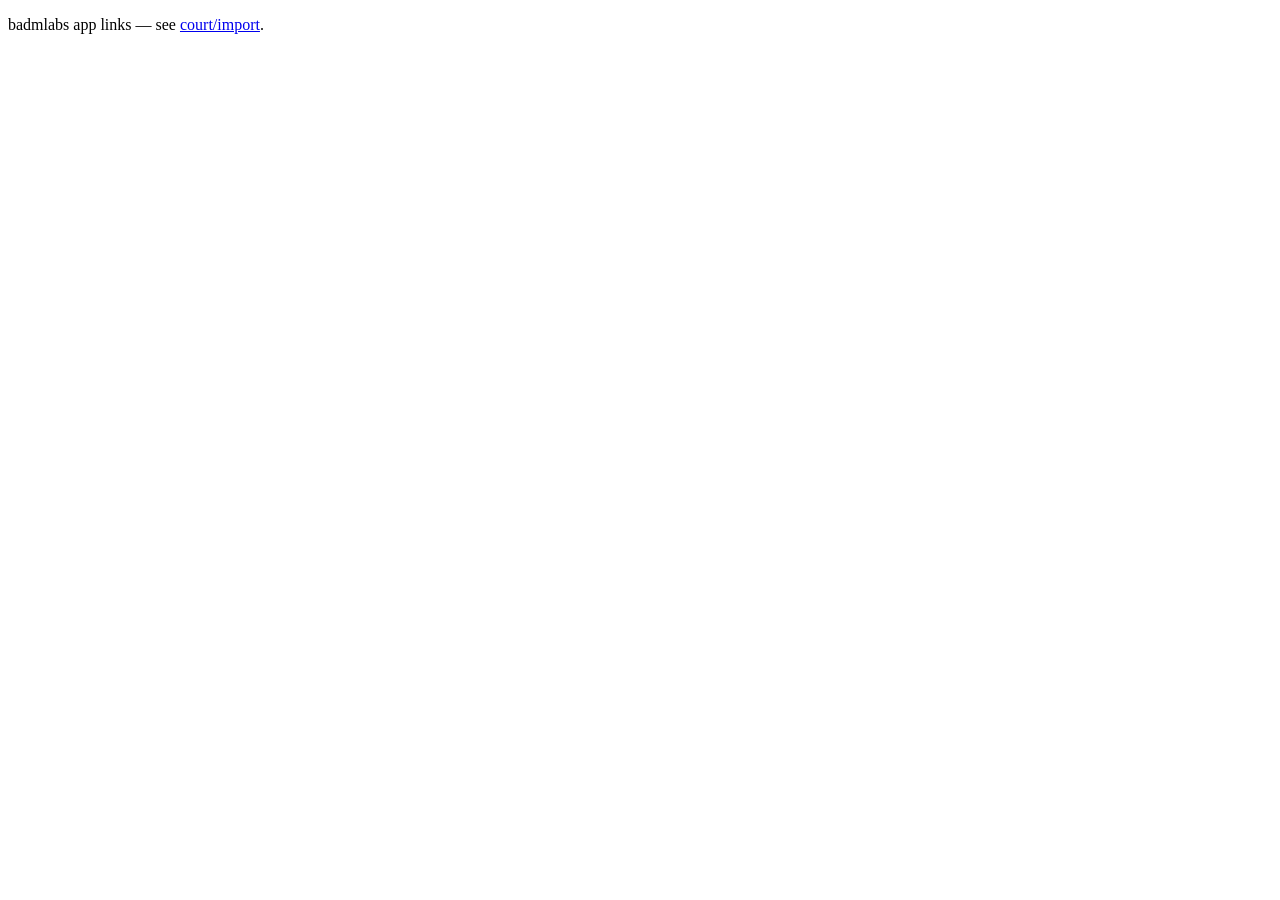
==== index.html @ 8bffab4d "chore: add root index and retry Pages deploy" ====
<!DOCTYPE html>
<html lang="en">
<head>
  <meta charset="utf-8" />
  <meta name="viewport" content="width=device-width, initial-scale=1" />
  <title>badmlabs</title>
</head>
<body>
  <p>badmlabs app links — see <a href="/court/import">court/import</a>.</p>
</body>
</html>
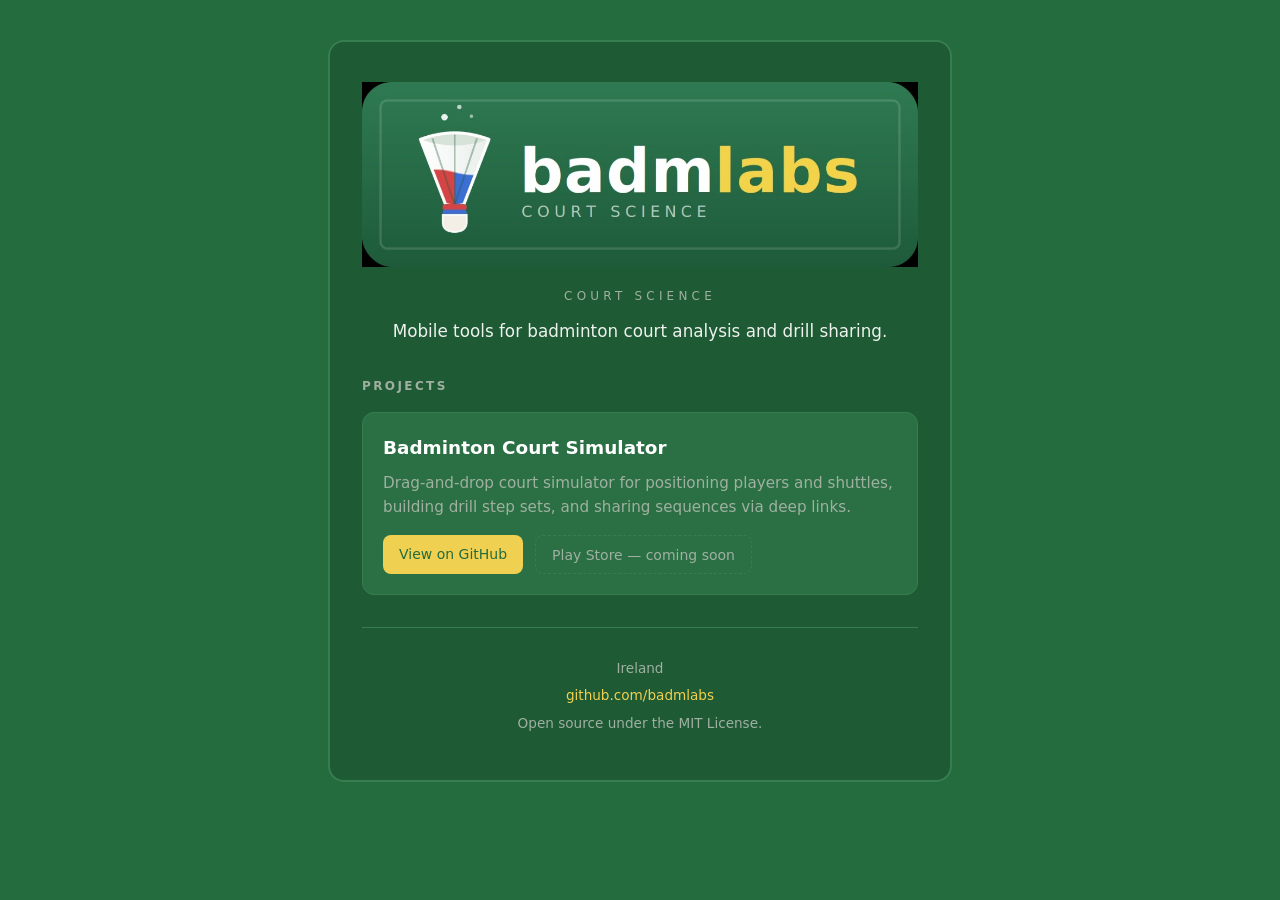
==== commit 1bd64b4e: "feat(site): add branded org homepage and wordmark assets Replace placeholder index with full landing" ====
--- a/index.html
+++ b/index.html
@@ -3,9 +3,60 @@
 <head>
   <meta charset="utf-8" />
   <meta name="viewport" content="width=device-width, initial-scale=1" />
-  <title>badmlabs</title>
+  <meta name="description" content="badmlabs — Court science. Mobile tools for badminton court analysis and drill sharing." />
+  <title>badmlabs — Court Science</title>
+  <link rel="stylesheet" href="/styles.css" />
 </head>
 <body>
-  <p>badmlabs app links — see <a href="/court/import">court/import</a>.</p>
+  <main class="page">
+    <div class="panel">
+      <header class="hero">
+        <img
+          class="wordmark"
+          src="/assets/badmlabs-wordmark.png"
+          alt="badmlabs — Court Science"
+          width="640"
+          height="160"
+        />
+        <p class="tagline">Court Science</p>
+        <p class="lead">
+          Mobile tools for badminton court analysis and drill sharing.
+        </p>
+      </header>
+
+      <section aria-labelledby="projects-heading">
+        <h2 id="projects-heading" class="section-title">Projects</h2>
+
+        <article class="project-card">
+          <h3>
+            <a href="https://github.com/badmlabs/badminton-court-simulator">
+              Badminton Court Simulator
+            </a>
+          </h3>
+          <p>
+            Drag-and-drop court simulator for positioning players and shuttles,
+            building drill step sets, and sharing sequences via deep links.
+          </p>
+          <div class="project-links">
+            <a
+              class="btn btn-primary"
+              href="https://github.com/badmlabs/badminton-court-simulator"
+            >
+              View on GitHub
+            </a>
+            <span class="badge-soon">Play Store — coming soon</span>
+          </div>
+        </article>
+      </section>
+
+      <footer class="site-footer">
+        <p>Ireland</p>
+        <p>
+          <a href="https://github.com/badmlabs">github.com/badmlabs</a>
+        </p>
+        <p>Open source under the MIT License.</p>
+      </footer>
+    </div>
+  </main>
 </body>
 </html>
--- a/styles.css
+++ b/styles.css
@@ -0,0 +1,182 @@
+:root {
+  --bg: #246b3e;
+  --border: #367d4f;
+  --text: #ffffff;
+  --accent: #f0d050;
+  --muted: #a0b0a0;
+  --red: #c03030;
+  --blue: #3060c0;
+  --panel: #1e5a34;
+  --panel-inner: #2a7044;
+}
+
+*,
+*::before,
+*::after {
+  box-sizing: border-box;
+}
+
+html {
+  font-size: 16px;
+}
+
+body {
+  margin: 0;
+  min-height: 100vh;
+  font-family: system-ui, -apple-system, BlinkMacSystemFont, "Segoe UI", Roboto,
+    sans-serif;
+  background: var(--bg);
+  color: var(--text);
+  line-height: 1.6;
+}
+
+.page {
+  max-width: 42rem;
+  margin: 0 auto;
+  padding: 1.5rem 1rem 3rem;
+}
+
+.panel {
+  background: var(--panel);
+  border: 2px solid var(--border);
+  border-radius: 1rem;
+  padding: 2rem 1.5rem;
+}
+
+.hero {
+  text-align: center;
+  margin-bottom: 2rem;
+}
+
+.wordmark {
+  display: block;
+  max-width: 100%;
+  height: auto;
+  margin: 0 auto 1.25rem;
+}
+
+.tagline {
+  margin: 0 0 0.75rem;
+  font-size: 0.75rem;
+  font-weight: 500;
+  letter-spacing: 0.35em;
+  text-transform: uppercase;
+  color: var(--muted);
+}
+
+.lead {
+  margin: 0;
+  font-size: 1.05rem;
+  color: var(--text);
+  opacity: 0.92;
+}
+
+.section-title {
+  margin: 0 0 1rem;
+  font-size: 0.75rem;
+  font-weight: 600;
+  letter-spacing: 0.2em;
+  text-transform: uppercase;
+  color: var(--muted);
+}
+
+.project-card {
+  background: var(--panel-inner);
+  border: 1px solid var(--border);
+  border-radius: 0.75rem;
+  padding: 1.25rem;
+}
+
+.project-card h3 {
+  margin: 0 0 0.5rem;
+  font-size: 1.15rem;
+  font-weight: 600;
+}
+
+.project-card h3 a {
+  color: var(--text);
+  text-decoration: none;
+}
+
+.project-card h3 a:hover {
+  color: var(--accent);
+}
+
+.project-card p {
+  margin: 0 0 1rem;
+  font-size: 0.95rem;
+  color: var(--muted);
+}
+
+.project-links {
+  display: flex;
+  flex-wrap: wrap;
+  gap: 0.75rem;
+}
+
+.btn {
+  display: inline-block;
+  padding: 0.45rem 1rem;
+  font-size: 0.875rem;
+  font-weight: 500;
+  text-decoration: none;
+  border-radius: 0.5rem;
+  transition: opacity 0.15s;
+}
+
+.btn:hover {
+  opacity: 0.85;
+}
+
+.btn-primary {
+  background: var(--accent);
+  color: var(--bg);
+}
+
+.btn-secondary {
+  background: transparent;
+  color: var(--text);
+  border: 1px solid var(--border);
+}
+
+.badge-soon {
+  display: inline-block;
+  padding: 0.45rem 1rem;
+  font-size: 0.875rem;
+  font-weight: 500;
+  color: var(--muted);
+  border: 1px dashed var(--border);
+  border-radius: 0.5rem;
+}
+
+.site-footer {
+  margin-top: 2rem;
+  padding-top: 1.5rem;
+  border-top: 1px solid var(--border);
+  text-align: center;
+  font-size: 0.85rem;
+  color: var(--muted);
+}
+
+.site-footer a {
+  color: var(--accent);
+  text-decoration: none;
+}
+
+.site-footer a:hover {
+  text-decoration: underline;
+}
+
+.site-footer p {
+  margin: 0.35rem 0;
+}
+
+@media (min-width: 480px) {
+  .page {
+    padding: 2.5rem 1.5rem 4rem;
+  }
+
+  .panel {
+    padding: 2.5rem 2rem;
+  }
+}
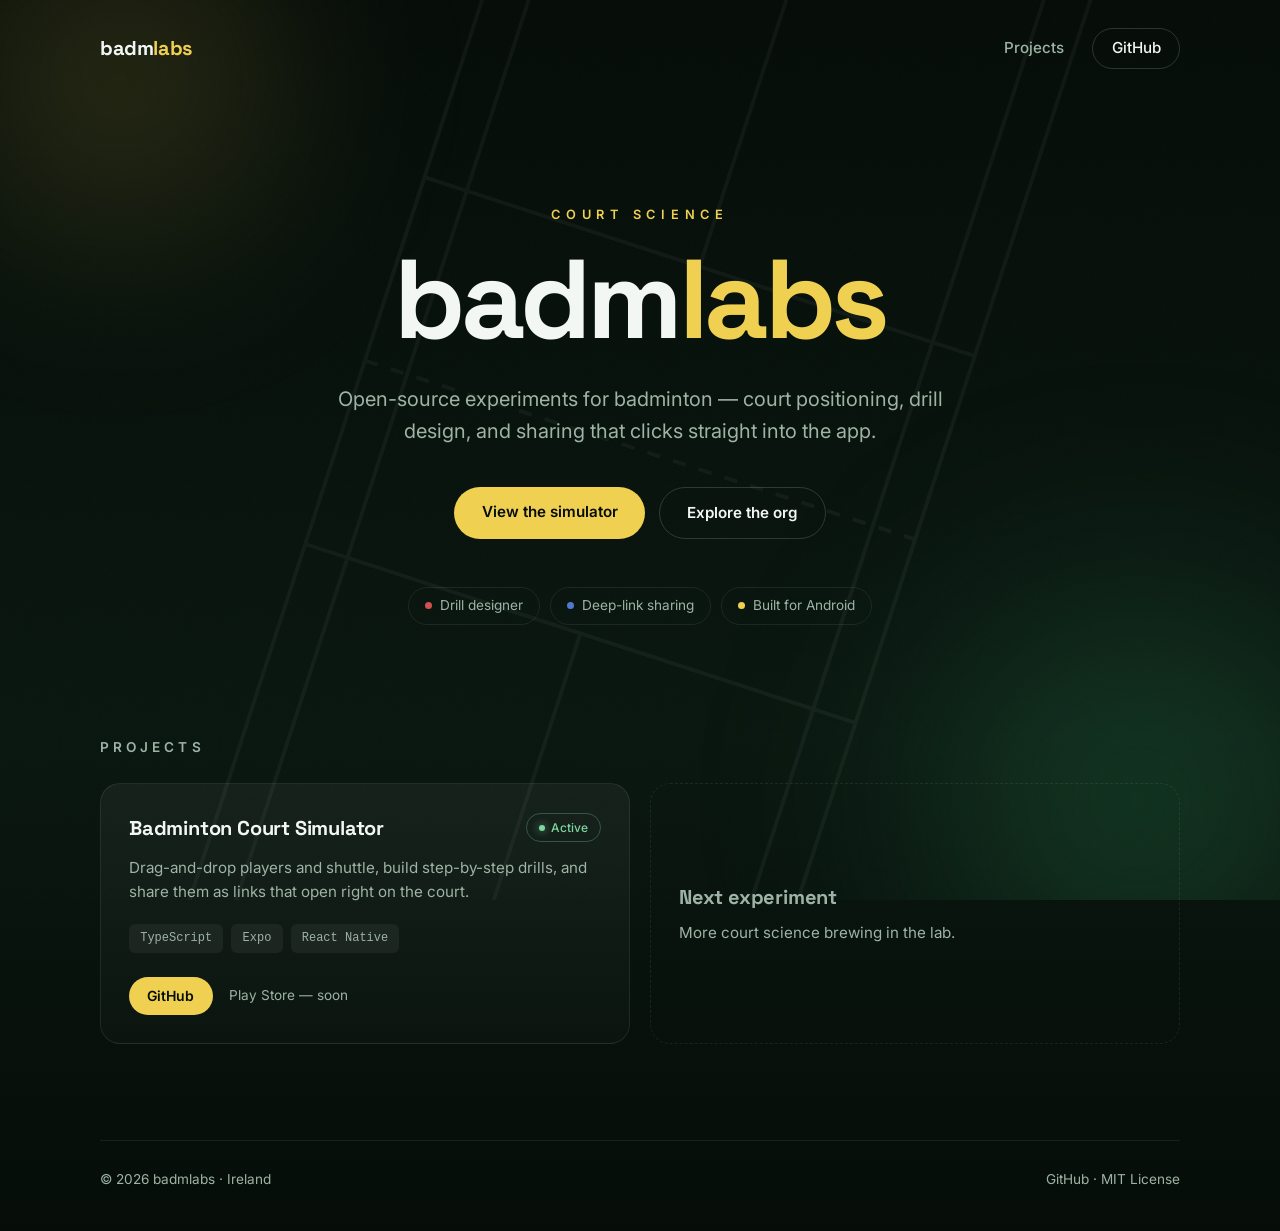
==== commit 14dd94f0: "feat(site): redesign homepage with modern dark theme" ====
--- a/index.html
+++ b/index.html
@@ -3,60 +3,99 @@
 <head>
   <meta charset="utf-8" />
   <meta name="viewport" content="width=device-width, initial-scale=1" />
-  <meta name="description" content="badmlabs — Court science. Mobile tools for badminton court analysis and drill sharing." />
+  <meta name="description" content="badmlabs — court science. Open-source tools for badminton drills, positioning, and analysis." />
+  <meta name="theme-color" content="#060d09" />
+  <meta property="og:title" content="badmlabs — Court Science" />
+  <meta property="og:description" content="Open-source tools for badminton drills, positioning, and analysis." />
+  <meta property="og:image" content="https://badmlabs.github.io/assets/badmlabs-wordmark.png" />
   <title>badmlabs — Court Science</title>
-  <link rel="stylesheet" href="/styles.css" />
+  <link rel="icon" href="data:image/svg+xml,%3Csvg xmlns='http://www.w3.org/2000/svg' viewBox='0 0 100 100'%3E%3Crect width='100' height='100' rx='24' fill='%230b1f13'/%3E%3Ctext x='50' y='70' font-family='Arial, sans-serif' font-weight='700' font-size='58' fill='%23f0d050' text-anchor='middle'%3Eb%3C/text%3E%3C/svg%3E" />
+  <link rel="preconnect" href="https://fonts.googleapis.com" />
+  <link rel="preconnect" href="https://fonts.gstatic.com" crossorigin />
+  <link href="https://fonts.googleapis.com/css2?family=Space+Grotesk:wght@500;700&family=Inter:wght@400;500;600&display=swap" rel="stylesheet" />
+  <link rel="stylesheet" href="styles.css" />
 </head>
 <body>
-  <main class="page">
-    <div class="panel">
-      <header class="hero">
-        <img
-          class="wordmark"
-          src="/assets/badmlabs-wordmark.png"
-          alt="badmlabs — Court Science"
-          width="640"
-          height="160"
-        />
-        <p class="tagline">Court Science</p>
-        <p class="lead">
-          Mobile tools for badminton court analysis and drill sharing.
-        </p>
-      </header>
+  <div class="backdrop" aria-hidden="true">
+    <div class="orb orb-gold"></div>
+    <div class="orb orb-green"></div>
+    <svg class="court" viewBox="0 0 320 700" fill="none" stroke="currentColor" stroke-width="2">
+      <rect x="10" y="10" width="300" height="680" />
+      <line x1="33" y1="10" x2="33" y2="690" />
+      <line x1="287" y1="10" x2="287" y2="690" />
+      <line x1="10" y1="350" x2="310" y2="350" stroke-dasharray="7 7" />
+      <line x1="10" y1="250" x2="310" y2="250" />
+      <line x1="10" y1="450" x2="310" y2="450" />
+      <line x1="10" y1="48" x2="310" y2="48" />
+      <line x1="10" y1="652" x2="310" y2="652" />
+      <line x1="160" y1="10" x2="160" y2="250" />
+      <line x1="160" y1="450" x2="160" y2="690" />
+    </svg>
+  </div>
 
-      <section aria-labelledby="projects-heading">
-        <h2 id="projects-heading" class="section-title">Projects</h2>
+  <header class="nav">
+    <a class="brand" href="/">badm<span>labs</span></a>
+    <nav class="nav-links" aria-label="Primary">
+      <a href="#projects">Projects</a>
+      <a class="nav-cta" href="https://github.com/badmlabs">GitHub</a>
+    </nav>
+  </header>
 
-        <article class="project-card">
-          <h3>
-            <a href="https://github.com/badmlabs/badminton-court-simulator">
-              Badminton Court Simulator
-            </a>
-          </h3>
+  <main>
+    <section class="hero">
+      <p class="eyebrow">Court Science</p>
+      <h1 class="title">badm<span class="accent">labs</span></h1>
+      <p class="lead">
+        Open-source experiments for badminton — court positioning, drill
+        design, and sharing that clicks straight into the app.
+      </p>
+      <div class="cta-row">
+        <a class="btn btn-primary" href="https://github.com/badmlabs/badminton-court-simulator">View the simulator</a>
+        <a class="btn btn-ghost" href="https://github.com/badmlabs">Explore the org</a>
+      </div>
+      <ul class="chips">
+        <li><span class="dot dot-red"></span>Drill designer</li>
+        <li><span class="dot dot-blue"></span>Deep-link sharing</li>
+        <li><span class="dot dot-gold"></span>Built for Android</li>
+      </ul>
+    </section>
+
+    <section class="projects" id="projects" aria-labelledby="projects-heading">
+      <h2 id="projects-heading" class="section-title">Projects</h2>
+      <div class="grid">
+        <article class="card">
+          <div class="card-top">
+            <h3>
+              <a href="https://github.com/badmlabs/badminton-court-simulator">Badminton Court Simulator</a>
+            </h3>
+            <span class="status">Active</span>
+          </div>
           <p>
-            Drag-and-drop court simulator for positioning players and shuttles,
-            building drill step sets, and sharing sequences via deep links.
+            Drag-and-drop players and shuttle, build step-by-step drills, and
+            share them as links that open right on the court.
           </p>
-          <div class="project-links">
-            <a
-              class="btn btn-primary"
-              href="https://github.com/badmlabs/badminton-court-simulator"
-            >
-              View on GitHub
-            </a>
-            <span class="badge-soon">Play Store — coming soon</span>
+          <ul class="tags">
+            <li>TypeScript</li>
+            <li>Expo</li>
+            <li>React Native</li>
+          </ul>
+          <div class="card-links">
+            <a class="btn btn-small btn-primary" href="https://github.com/badmlabs/badminton-court-simulator">GitHub</a>
+            <span class="soon">Play Store — soon</span>
           </div>
         </article>
-      </section>
 
-      <footer class="site-footer">
-        <p>Ireland</p>
-        <p>
-          <a href="https://github.com/badmlabs">github.com/badmlabs</a>
-        </p>
-        <p>Open source under the MIT License.</p>
-      </footer>
-    </div>
+        <article class="card card-ghost">
+          <h3>Next experiment</h3>
+          <p>More court science brewing in the lab.</p>
+        </article>
+      </div>
+    </section>
   </main>
+
+  <footer class="footer">
+    <p>© 2026 badmlabs · Ireland</p>
+    <p><a href="https://github.com/badmlabs">GitHub</a> · MIT License</p>
+  </footer>
 </body>
 </html>
--- a/styles.css
+++ b/styles.css
@@ -1,13 +1,20 @@
 :root {
-  --bg: #246b3e;
-  --border: #367d4f;
-  --text: #ffffff;
+  --bg-0: #060d09;
+  --bg-1: #0a1710;
+  --panel: rgba(255, 255, 255, 0.03);
+  --border: rgba(255, 255, 255, 0.08);
+  --border-strong: rgba(255, 255, 255, 0.16);
+  --text: #f2f7f3;
+  --text-dim: #9db3a4;
   --accent: #f0d050;
-  --muted: #a0b0a0;
-  --red: #c03030;
-  --blue: #3060c0;
-  --panel: #1e5a34;
-  --panel-inner: #2a7044;
+  --accent-soft: rgba(240, 208, 80, 0.12);
+  --green-glow: rgba(46, 139, 87, 0.35);
+  --gold-glow: rgba(240, 208, 80, 0.22);
+  --red: #d05050;
+  --blue: #5078d0;
+  --radius: 20px;
+  --font-display: "Space Grotesk", system-ui, sans-serif;
+  --font-body: "Inter", system-ui, -apple-system, sans-serif;
 }
 
 *,
@@ -17,166 +24,480 @@
 }
 
 html {
-  font-size: 16px;
+  scroll-behavior: smooth;
 }
 
 body {
   margin: 0;
   min-height: 100vh;
-  font-family: system-ui, -apple-system, BlinkMacSystemFont, "Segoe UI", Roboto,
-    sans-serif;
-  background: var(--bg);
+  font-family: var(--font-body);
+  background: linear-gradient(180deg, var(--bg-0) 0%, var(--bg-1) 60%, var(--bg-0) 100%);
   color: var(--text);
   line-height: 1.6;
-}
-
-.page {
-  max-width: 42rem;
-  margin: 0 auto;
-  padding: 1.5rem 1rem 3rem;
-}
-
-.panel {
-  background: var(--panel);
-  border: 2px solid var(--border);
-  border-radius: 1rem;
-  padding: 2rem 1.5rem;
-}
+  -webkit-font-smoothing: antialiased;
+  overflow-x: hidden;
+}
+
+::selection {
+  background: var(--accent);
+  color: var(--bg-0);
+}
+
+a:focus-visible,
+.btn:focus-visible {
+  outline: 2px solid var(--accent);
+  outline-offset: 3px;
+  border-radius: 4px;
+}
+
+/* Backdrop */
+
+.backdrop {
+  position: fixed;
+  inset: 0;
+  z-index: -1;
+  overflow: hidden;
+}
+
+.orb {
+  position: absolute;
+  border-radius: 50%;
+  filter: blur(90px);
+}
+
+.orb-gold {
+  width: 480px;
+  height: 480px;
+  top: -160px;
+  left: -120px;
+  background: radial-gradient(circle, var(--gold-glow), transparent 65%);
+}
+
+.orb-green {
+  width: 680px;
+  height: 680px;
+  bottom: -240px;
+  right: -200px;
+  background: radial-gradient(circle, var(--green-glow), transparent 65%);
+}
+
+.court {
+  position: absolute;
+  left: 50%;
+  top: 50%;
+  height: 150vh;
+  transform: translate(-50%, -50%) rotate(18deg);
+  color: #ffffff;
+  opacity: 0.045;
+}
+
+/* Grain */
+
+body::after {
+  content: "";
+  position: fixed;
+  inset: 0;
+  z-index: 2;
+  pointer-events: none;
+  opacity: 0.05;
+  mix-blend-mode: overlay;
+  background-image: url("data:image/svg+xml,%3Csvg xmlns='http://www.w3.org/2000/svg' width='160' height='160'%3E%3Cfilter id='n'%3E%3CfeTurbulence type='fractalNoise' baseFrequency='0.9' numOctaves='2'/%3E%3C/filter%3E%3Crect width='160' height='160' filter='url(%23n)' opacity='0.4'/%3E%3C/svg%3E");
+}
+
+/* Layout */
+
+.nav,
+main > section,
+.footer {
+  width: min(1080px, 92vw);
+  margin-inline: auto;
+}
+
+/* Nav */
+
+.nav {
+  display: flex;
+  align-items: center;
+  justify-content: space-between;
+  padding: 1.75rem 0;
+}
+
+.brand {
+  font-family: var(--font-display);
+  font-size: 1.25rem;
+  font-weight: 700;
+  letter-spacing: -0.02em;
+  color: var(--text);
+  text-decoration: none;
+}
+
+.brand span {
+  color: var(--accent);
+}
+
+.nav-links {
+  display: flex;
+  align-items: center;
+  gap: 1.75rem;
+}
+
+.nav-links a {
+  color: var(--text-dim);
+  text-decoration: none;
+  font-size: 0.95rem;
+  font-weight: 500;
+  transition: color 0.2s;
+}
+
+.nav-links a:hover {
+  color: var(--text);
+}
+
+.nav-cta {
+  border: 1px solid var(--border-strong);
+  border-radius: 999px;
+  padding: 0.45rem 1.15rem;
+  color: var(--text) !important;
+  transition: background 0.2s, color 0.2s, border-color 0.2s;
+}
+
+.nav-cta:hover {
+  background: var(--accent);
+  border-color: var(--accent);
+  color: var(--bg-0) !important;
+}
+
+/* Hero */
 
 .hero {
   text-align: center;
-  margin-bottom: 2rem;
-}
-
-.wordmark {
-  display: block;
-  max-width: 100%;
-  height: auto;
-  margin: 0 auto 1.25rem;
-}
-
-.tagline {
-  margin: 0 0 0.75rem;
+  padding: clamp(4rem, 12vh, 8rem) 0 5rem;
+}
+
+.hero > * {
+  animation: fadeUp 0.7s cubic-bezier(0.2, 0.7, 0.2, 1) both;
+}
+
+.hero > *:nth-child(2) {
+  animation-delay: 0.08s;
+}
+
+.hero > *:nth-child(3) {
+  animation-delay: 0.16s;
+}
+
+.hero > *:nth-child(4) {
+  animation-delay: 0.24s;
+}
+
+.hero > *:nth-child(5) {
+  animation-delay: 0.32s;
+}
+
+.eyebrow {
+  margin: 0 0 1rem;
+  font-size: 0.8rem;
+  font-weight: 600;
+  letter-spacing: 0.45em;
+  text-transform: uppercase;
+  color: var(--accent);
+}
+
+.title {
+  margin: 0;
+  font-family: var(--font-display);
+  font-size: clamp(3.5rem, 11vw, 7rem);
+  font-weight: 700;
+  letter-spacing: -0.04em;
+  line-height: 1.05;
+}
+
+.title .accent {
+  color: var(--accent);
+}
+
+.lead {
+  margin: 1.5rem auto 0;
+  max-width: 40rem;
+  font-size: clamp(1.05rem, 2vw, 1.25rem);
+  color: var(--text-dim);
+}
+
+.cta-row {
+  display: flex;
+  flex-wrap: wrap;
+  justify-content: center;
+  gap: 0.9rem;
+  margin-top: 2.5rem;
+}
+
+.btn {
+  display: inline-block;
+  padding: 0.8rem 1.7rem;
+  border-radius: 999px;
+  font-size: 0.95rem;
+  font-weight: 600;
+  text-decoration: none;
+  transition: transform 0.2s, box-shadow 0.2s, background 0.2s, border-color 0.2s, color 0.2s;
+}
+
+.btn-primary {
+  background: var(--accent);
+  color: var(--bg-0);
+}
+
+.btn-primary:hover {
+  transform: translateY(-2px);
+  box-shadow: 0 10px 30px rgba(240, 208, 80, 0.25);
+}
+
+.btn-ghost {
+  border: 1px solid var(--border-strong);
+  color: var(--text);
+}
+
+.btn-ghost:hover {
+  border-color: var(--accent);
+  background: var(--accent-soft);
+  transform: translateY(-2px);
+}
+
+.btn-small {
+  padding: 0.5rem 1.15rem;
+  font-size: 0.875rem;
+}
+
+.chips {
+  display: flex;
+  flex-wrap: wrap;
+  justify-content: center;
+  gap: 0.6rem;
+  margin: 3rem 0 0;
+  padding: 0;
+  list-style: none;
+}
+
+.chips li {
+  display: inline-flex;
+  align-items: center;
+  gap: 0.5rem;
+  border: 1px solid var(--border);
+  border-radius: 999px;
+  padding: 0.45rem 1rem;
+  font-size: 0.85rem;
+  color: var(--text-dim);
+}
+
+.dot {
+  width: 7px;
+  height: 7px;
+  border-radius: 50%;
+}
+
+.dot-red {
+  background: var(--red);
+}
+
+.dot-blue {
+  background: var(--blue);
+}
+
+.dot-gold {
+  background: var(--accent);
+}
+
+/* Projects */
+
+.projects {
+  padding: 2rem 0 6rem;
+}
+
+.section-title {
+  margin: 0 0 1.5rem;
+  font-size: 0.85rem;
+  font-weight: 600;
+  letter-spacing: 0.3em;
+  text-transform: uppercase;
+  color: var(--text-dim);
+}
+
+.grid {
+  display: grid;
+  grid-template-columns: repeat(auto-fit, minmax(290px, 1fr));
+  gap: 1.25rem;
+}
+
+.card {
+  background: linear-gradient(180deg, rgba(255, 255, 255, 0.05), rgba(255, 255, 255, 0.02));
+  border: 1px solid var(--border);
+  border-radius: var(--radius);
+  padding: 1.75rem;
+  transition: transform 0.25s, border-color 0.25s, box-shadow 0.25s;
+}
+
+.card:hover {
+  transform: translateY(-4px);
+  border-color: rgba(240, 208, 80, 0.45);
+  box-shadow: 0 20px 40px rgba(0, 0, 0, 0.4);
+}
+
+.card-top {
+  display: flex;
+  align-items: center;
+  justify-content: space-between;
+  gap: 1rem;
+  margin-bottom: 0.75rem;
+}
+
+.card h3 {
+  margin: 0;
+  font-family: var(--font-display);
+  font-size: 1.25rem;
+  font-weight: 700;
+  letter-spacing: -0.01em;
+}
+
+.card h3 a {
+  color: var(--text);
+  text-decoration: none;
+  transition: color 0.2s;
+}
+
+.card h3 a:hover {
+  color: var(--accent);
+}
+
+.card p {
+  margin: 0 0 1.25rem;
+  font-size: 0.95rem;
+  color: var(--text-dim);
+}
+
+.status {
+  display: inline-flex;
+  align-items: center;
+  gap: 0.4rem;
+  flex-shrink: 0;
+  border: 1px solid rgba(125, 216, 160, 0.3);
+  border-radius: 999px;
+  padding: 0.25rem 0.75rem;
   font-size: 0.75rem;
   font-weight: 500;
-  letter-spacing: 0.35em;
-  text-transform: uppercase;
-  color: var(--muted);
-}
-
-.lead {
+  color: #7dd8a0;
+}
+
+.status::before {
+  content: "";
+  width: 6px;
+  height: 6px;
+  border-radius: 50%;
+  background: #7dd8a0;
+  box-shadow: 0 0 8px rgba(125, 216, 160, 0.8);
+}
+
+.tags {
+  display: flex;
+  flex-wrap: wrap;
+  gap: 0.5rem;
+  margin: 0 0 1.5rem;
+  padding: 0;
+  list-style: none;
+}
+
+.tags li {
+  font-family: ui-monospace, SFMono-Regular, Menlo, monospace;
+  font-size: 0.75rem;
+  color: var(--text-dim);
+  background: rgba(255, 255, 255, 0.05);
+  border-radius: 6px;
+  padding: 0.3rem 0.7rem;
+}
+
+.card-links {
+  display: flex;
+  align-items: center;
+  gap: 1rem;
+}
+
+.soon {
+  font-size: 0.85rem;
+  color: var(--text-dim);
+}
+
+.card-ghost {
+  border-style: dashed;
+  background: transparent;
+  display: flex;
+  flex-direction: column;
+  justify-content: center;
+}
+
+.card-ghost:hover {
+  transform: none;
+  border-color: var(--border-strong);
+  box-shadow: none;
+}
+
+.card-ghost h3 {
+  color: var(--text-dim);
+  margin-bottom: 0.5rem;
+}
+
+.card-ghost p {
   margin: 0;
-  font-size: 1.05rem;
-  color: var(--text);
-  opacity: 0.92;
-}
-
-.section-title {
-  margin: 0 0 1rem;
-  font-size: 0.75rem;
-  font-weight: 600;
-  letter-spacing: 0.2em;
-  text-transform: uppercase;
-  color: var(--muted);
-}
-
-.project-card {
-  background: var(--panel-inner);
-  border: 1px solid var(--border);
-  border-radius: 0.75rem;
-  padding: 1.25rem;
-}
-
-.project-card h3 {
-  margin: 0 0 0.5rem;
-  font-size: 1.15rem;
-  font-weight: 600;
-}
-
-.project-card h3 a {
-  color: var(--text);
+}
+
+/* Footer */
+
+.footer {
+  display: flex;
+  flex-wrap: wrap;
+  align-items: center;
+  justify-content: space-between;
+  gap: 0.5rem;
+  border-top: 1px solid var(--border);
+  padding: 1.75rem 0 2.5rem;
+  font-size: 0.85rem;
+  color: var(--text-dim);
+}
+
+.footer p {
+  margin: 0;
+}
+
+.footer a {
+  color: var(--text-dim);
   text-decoration: none;
-}
-
-.project-card h3 a:hover {
+  transition: color 0.2s;
+}
+
+.footer a:hover {
   color: var(--accent);
 }
 
-.project-card p {
-  margin: 0 0 1rem;
-  font-size: 0.95rem;
-  color: var(--muted);
-}
-
-.project-links {
-  display: flex;
-  flex-wrap: wrap;
-  gap: 0.75rem;
-}
-
-.btn {
-  display: inline-block;
-  padding: 0.45rem 1rem;
-  font-size: 0.875rem;
-  font-weight: 500;
-  text-decoration: none;
-  border-radius: 0.5rem;
-  transition: opacity 0.15s;
-}
-
-.btn:hover {
-  opacity: 0.85;
-}
-
-.btn-primary {
-  background: var(--accent);
-  color: var(--bg);
-}
-
-.btn-secondary {
-  background: transparent;
-  color: var(--text);
-  border: 1px solid var(--border);
-}
-
-.badge-soon {
-  display: inline-block;
-  padding: 0.45rem 1rem;
-  font-size: 0.875rem;
-  font-weight: 500;
-  color: var(--muted);
-  border: 1px dashed var(--border);
-  border-radius: 0.5rem;
-}
-
-.site-footer {
-  margin-top: 2rem;
-  padding-top: 1.5rem;
-  border-top: 1px solid var(--border);
-  text-align: center;
-  font-size: 0.85rem;
-  color: var(--muted);
-}
-
-.site-footer a {
-  color: var(--accent);
-  text-decoration: none;
-}
-
-.site-footer a:hover {
-  text-decoration: underline;
-}
-
-.site-footer p {
-  margin: 0.35rem 0;
-}
-
-@media (min-width: 480px) {
-  .page {
-    padding: 2.5rem 1.5rem 4rem;
+/* Motion */
+
+@keyframes fadeUp {
+  from {
+    opacity: 0;
+    transform: translateY(16px);
   }
 
-  .panel {
-    padding: 2.5rem 2rem;
+  to {
+    opacity: 1;
+    transform: none;
   }
 }
+
+@media (prefers-reduced-motion: reduce) {
+  *,
+  *::before,
+  *::after {
+    animation: none !important;
+    transition: none !important;
+  }
+
+  html {
+    scroll-behavior: auto;
+  }
+}
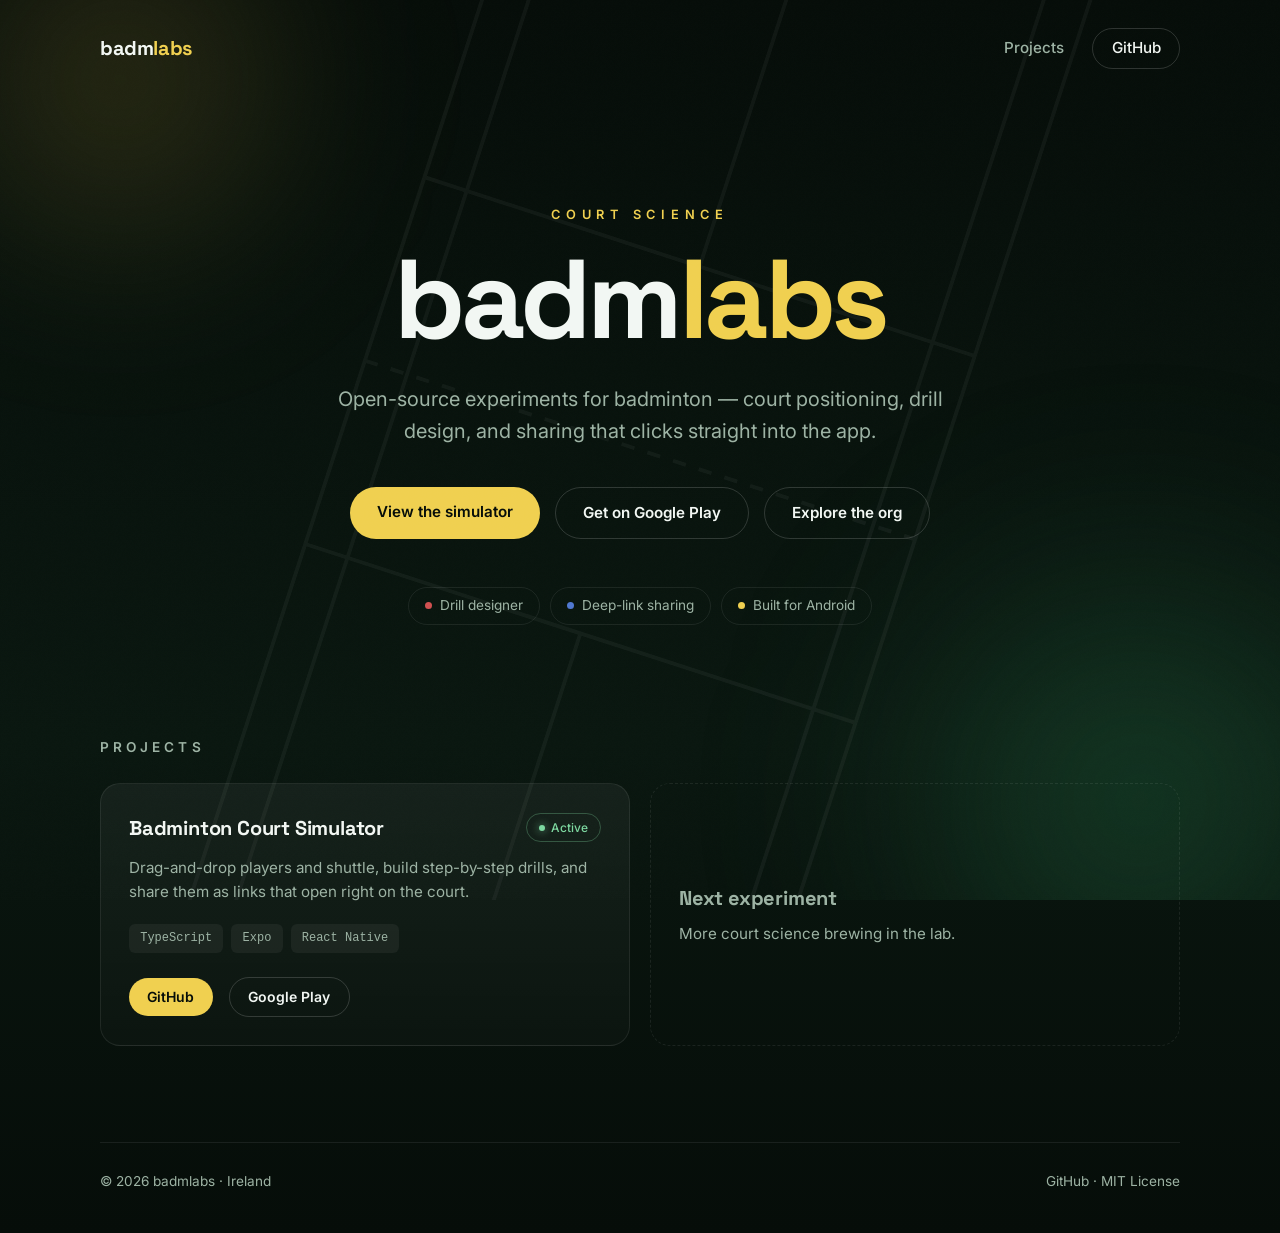
==== commit 5fe580d7: "feat(site): add Google Play links across landing and import pages Replace coming-soon placeholders a" ====
--- a/index.html
+++ b/index.html
@@ -51,6 +51,7 @@
       </p>
       <div class="cta-row">
         <a class="btn btn-primary" href="https://github.com/badmlabs/badminton-court-simulator">View the simulator</a>
+        <a class="btn btn-ghost" href="https://play.google.com/store/apps/details?id=com.haritabhgupta.badmintoncourtsimulator">Get on Google Play</a>
         <a class="btn btn-ghost" href="https://github.com/badmlabs">Explore the org</a>
       </div>
       <ul class="chips">
@@ -81,7 +82,7 @@
           </ul>
           <div class="card-links">
             <a class="btn btn-small btn-primary" href="https://github.com/badmlabs/badminton-court-simulator">GitHub</a>
-            <span class="soon">Play Store — soon</span>
+            <a class="btn btn-small btn-ghost" href="https://play.google.com/store/apps/details?id=com.haritabhgupta.badmintoncourtsimulator">Google Play</a>
           </div>
         </article>
 
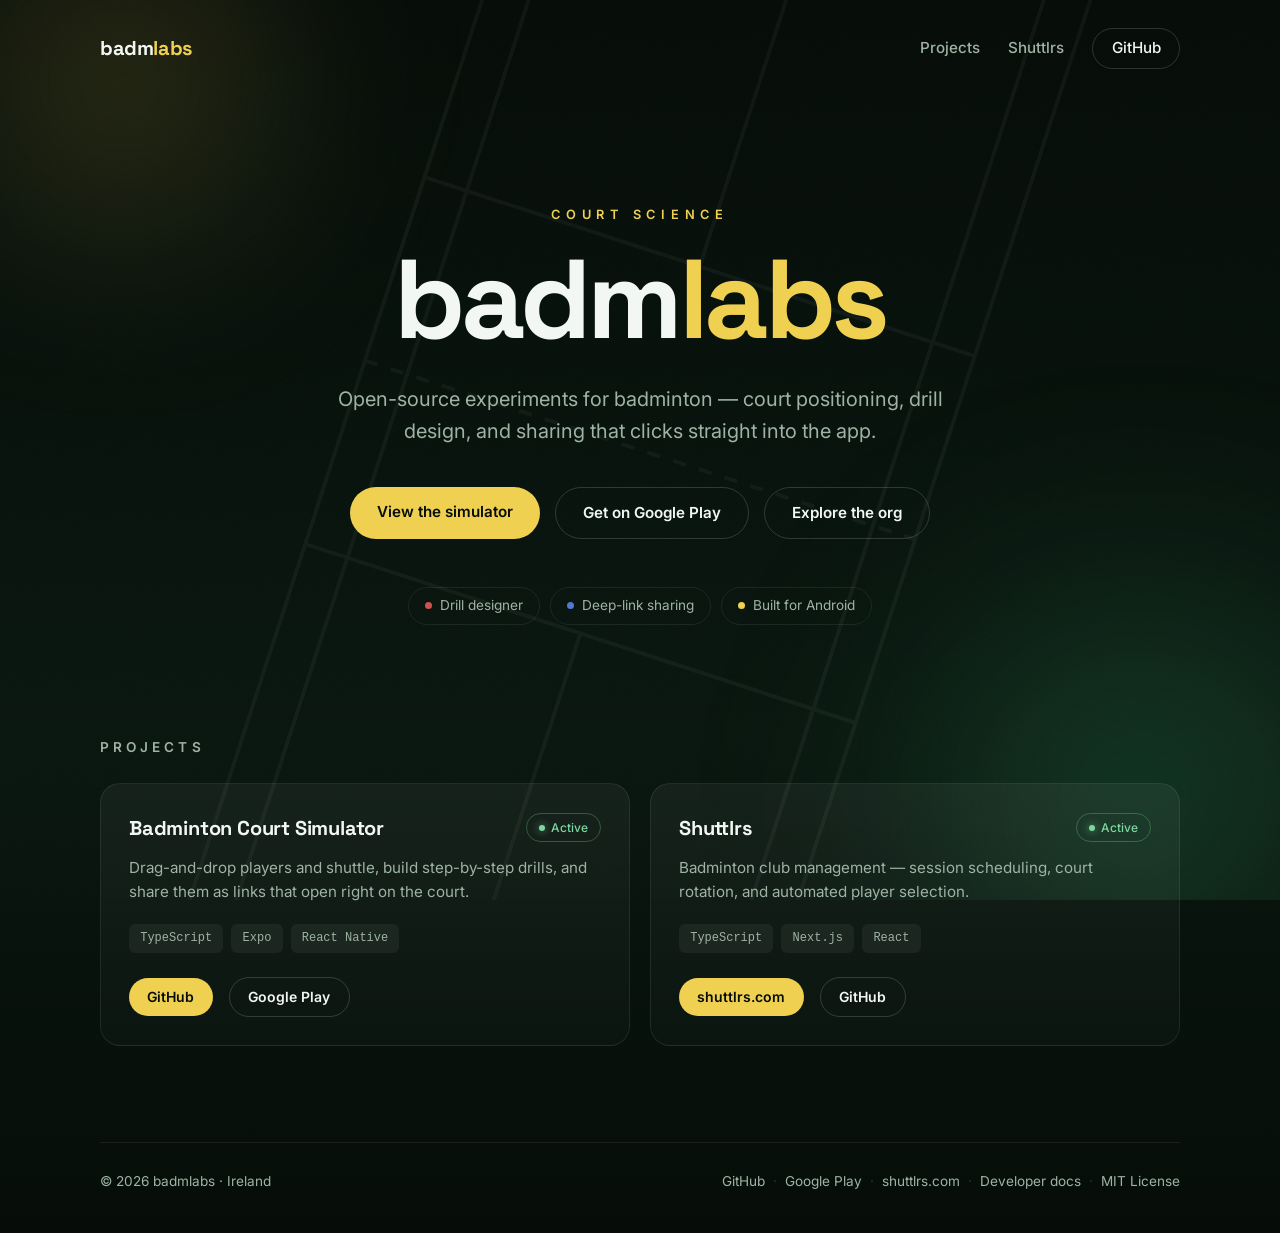
==== commit 284a7022: "docs(site): modernize README and add Shuttlrs to landing page Public-facing README with projects tab" ====
--- a/index.html
+++ b/index.html
@@ -37,6 +37,7 @@
     <a class="brand" href="/">badm<span>labs</span></a>
     <nav class="nav-links" aria-label="Primary">
       <a href="#projects">Projects</a>
+      <a href="https://shuttlrs.com">Shuttlrs</a>
       <a class="nav-cta" href="https://github.com/badmlabs">GitHub</a>
     </nav>
   </header>
@@ -86,9 +87,26 @@
           </div>
         </article>
 
-        <article class="card card-ghost">
-          <h3>Next experiment</h3>
-          <p>More court science brewing in the lab.</p>
+        <article class="card">
+          <div class="card-top">
+            <h3>
+              <a href="https://github.com/badmlabs/shuttlrs">Shuttlrs</a>
+            </h3>
+            <span class="status">Active</span>
+          </div>
+          <p>
+            Badminton club management — session scheduling, court rotation,
+            and automated player selection.
+          </p>
+          <ul class="tags">
+            <li>TypeScript</li>
+            <li>Next.js</li>
+            <li>React</li>
+          </ul>
+          <div class="card-links">
+            <a class="btn btn-small btn-primary" href="https://shuttlrs.com">shuttlrs.com</a>
+            <a class="btn btn-small btn-ghost" href="https://github.com/badmlabs/shuttlrs">GitHub</a>
+          </div>
         </article>
       </div>
     </section>
@@ -96,7 +114,17 @@
 
   <footer class="footer">
     <p>© 2026 badmlabs · Ireland</p>
-    <p><a href="https://github.com/badmlabs">GitHub</a> · MIT License</p>
+    <p class="footer-links">
+      <a href="https://github.com/badmlabs">GitHub</a>
+      <span aria-hidden="true">·</span>
+      <a href="https://play.google.com/store/apps/details?id=com.haritabhgupta.badmintoncourtsimulator">Google Play</a>
+      <span aria-hidden="true">·</span>
+      <a href="https://shuttlrs.com">shuttlrs.com</a>
+      <span aria-hidden="true">·</span>
+      <a href="https://github.com/badmlabs/badmlabs.github.io/blob/main/DOCS.md">Developer docs</a>
+      <span aria-hidden="true">·</span>
+      MIT License
+    </p>
   </footer>
 </body>
 </html>
--- a/styles.css
+++ b/styles.css
@@ -471,6 +471,18 @@
   transition: color 0.2s;
 }
 
+.footer-links {
+  display: flex;
+  flex-wrap: wrap;
+  align-items: center;
+  gap: 0.35rem 0.5rem;
+}
+
+.footer-links span[aria-hidden="true"] {
+  color: var(--border-strong);
+  user-select: none;
+}
+
 .footer a:hover {
   color: var(--accent);
 }
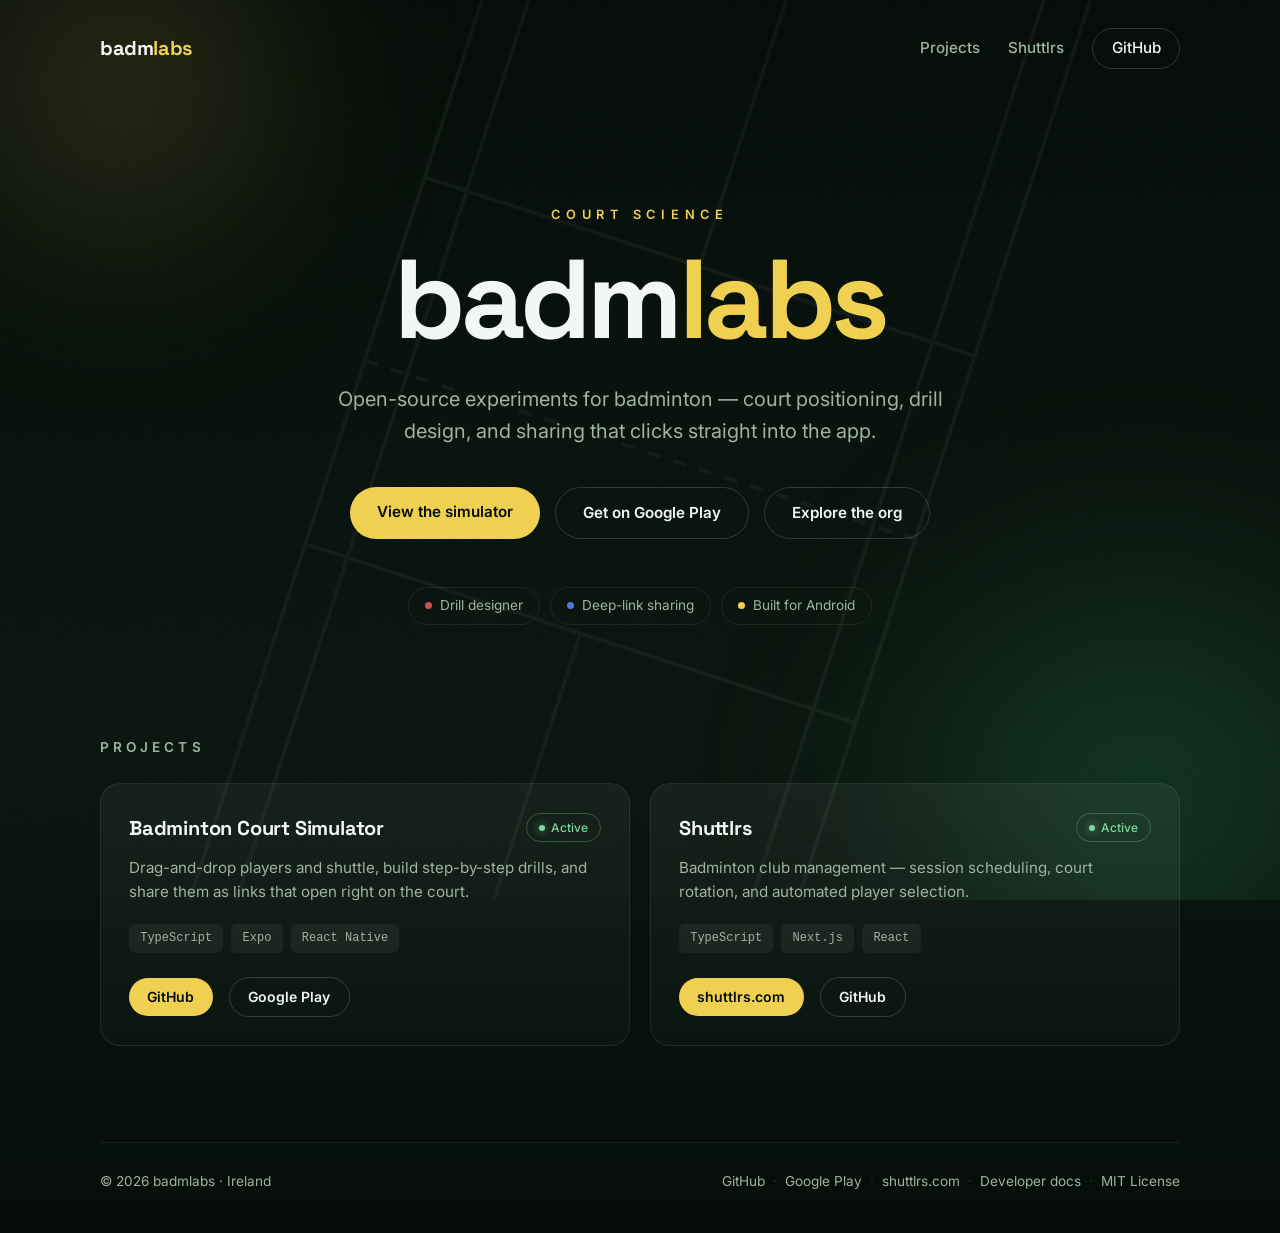
==== commit e1c0a923: "chore(pages): add Google Search Console verification tag" ====
--- a/index.html
+++ b/index.html
@@ -3,6 +3,7 @@
 <head>
   <meta charset="utf-8" />
   <meta name="viewport" content="width=device-width, initial-scale=1" />
+  <meta name="google-site-verification" content="FqyOrl8L0NHYWRyqiwEHX_JfM_dKxm-RiuSC3_--ofI" />
   <meta name="description" content="badmlabs — court science. Open-source tools for badminton drills, positioning, and analysis." />
   <meta name="theme-color" content="#060d09" />
   <meta property="og:title" content="badmlabs — Court Science" />
